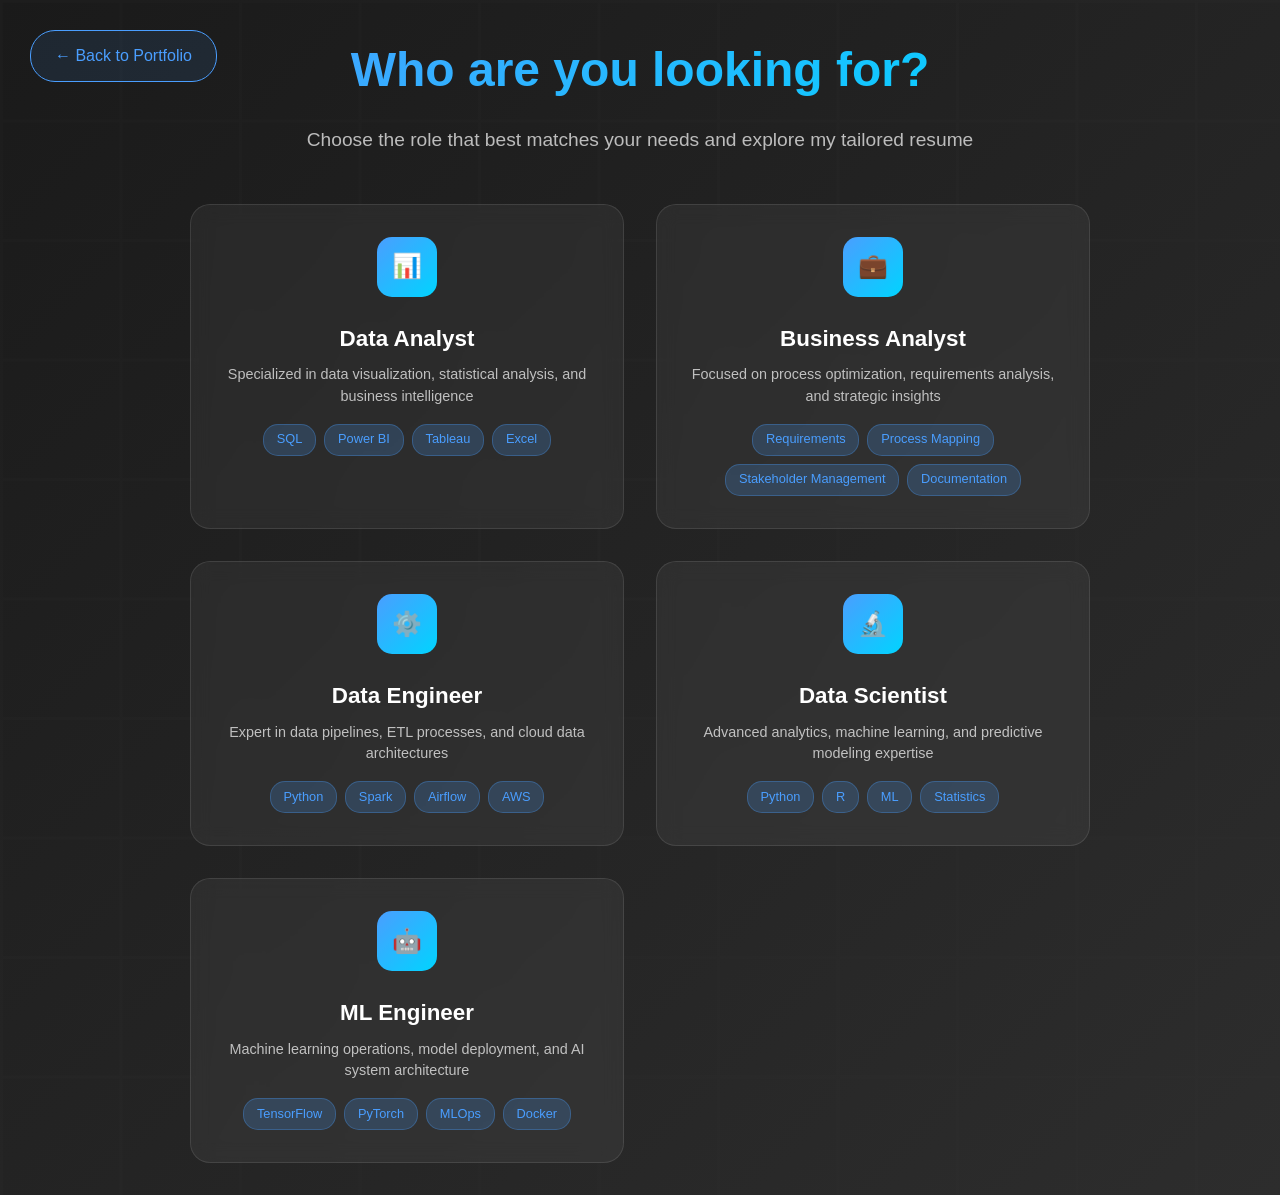
==== resume-selector.html @ 2a31538a "done changes" ====
<!DOCTYPE html>
<html lang="en">
<head>
    <meta charset="UTF-8">
    <meta name="viewport" content="width=device-width, initial-scale=1.0">
    <title>Resume Selector - Vaishnavi Mocherla</title>
    <link rel="stylesheet" href="style.css">
    <style>
        .resume-selector-container {
            min-height: 100vh;
            background: linear-gradient(135deg, #1a1a1a 0%, #2d2d2d 100%);
            display: flex;
            flex-direction: column;
            align-items: center;
            justify-content: center;
            padding: 2rem;
            position: relative;
            overflow: hidden;
        }

        .resume-selector-container::before {
            content: '';
            position: absolute;
            top: 0;
            left: 0;
            width: 100%;
            height: 100%;
            background: url('data:image/svg+xml,<svg xmlns="http://www.w3.org/2000/svg" viewBox="0 0 100 100"><defs><pattern id="grid" width="10" height="10" patternUnits="userSpaceOnUse"><path d="M 10 0 L 0 0 0 10" fill="none" stroke="%23333" stroke-width="0.5"/></pattern></defs><rect width="100" height="100" fill="url(%23grid)"/></svg>');
            opacity: 0.1;
            z-index: 1;
        }

        .selector-content {
            position: relative;
            z-index: 2;
            text-align: center;
            max-width: 900px;
            width: 100%;
        }

        .back-button {
            position: absolute;
            top: 30px;
            left: 30px;
            background: rgba(74, 158, 255, 0.1);
            border: 1px solid var(--primary-color);
            color: var(--primary-color);
            padding: 12px 24px;
            border-radius: 25px;
            text-decoration: none;
            font-weight: 500;
            transition: all 0.3s ease;
            z-index: 3;
        }

        .back-button:hover {
            background: var(--primary-color);
            color: white;
            transform: translateY(-2px);
            box-shadow: 0 8px 25px rgba(74, 158, 255, 0.3);
        }

        .selector-title {
            font-size: 3rem;
            font-weight: 700;
            color: white;
            margin-bottom: 1rem;
            background: linear-gradient(135deg, var(--primary-color), #00d4ff);
            -webkit-background-clip: text;
            -webkit-text-fill-color: transparent;
            background-clip: text;
        }

        .selector-subtitle {
            font-size: 1.2rem;
            color: rgba(255, 255, 255, 0.7);
            margin-bottom: 3rem;
            line-height: 1.6;
        }

        .resume-grid {
            display: grid;
            grid-template-columns: repeat(auto-fit, minmax(280px, 1fr));
            gap: 2rem;
            margin-top: 2rem;
        }

        .resume-card {
            background: rgba(255, 255, 255, 0.05);
            backdrop-filter: blur(10px);
            border: 1px solid rgba(255, 255, 255, 0.1);
            border-radius: 20px;
            padding: 2rem;
            text-align: center;
            cursor: pointer;
            transition: all 0.4s cubic-bezier(0.4, 0, 0.2, 1);
            position: relative;
            overflow: hidden;
        }

        .resume-card::before {
            content: '';
            position: absolute;
            top: 0;
            left: 0;
            width: 100%;
            height: 100%;
            background: linear-gradient(135deg, var(--primary-color), #00d4ff);
            opacity: 0;
            transition: opacity 0.3s ease;
            z-index: 1;
        }

        .resume-card:hover::before {
            opacity: 0.1;
        }

        .resume-card:hover {
            transform: translateY(-10px);
            border-color: var(--primary-color);
            box-shadow: 0 20px 40px rgba(74, 158, 255, 0.2);
        }

        .resume-card-content {
            position: relative;
            z-index: 2;
        }

        .resume-icon {
            width: 60px;
            height: 60px;
            margin: 0 auto 1.5rem;
            background: linear-gradient(135deg, var(--primary-color), #00d4ff);
            border-radius: 15px;
            display: flex;
            align-items: center;
            justify-content: center;
            font-size: 1.5rem;
            color: white;
            transition: transform 0.3s ease;
        }

        .resume-card:hover .resume-icon {
            transform: scale(1.1) rotate(5deg);
        }

        .resume-title {
            font-size: 1.4rem;
            font-weight: 600;
            color: white;
            margin-bottom: 0.5rem;
        }

        .resume-description {
            color: rgba(255, 255, 255, 0.7);
            font-size: 0.9rem;
            line-height: 1.5;
            margin-bottom: 1rem;
        }

        .resume-skills {
            display: flex;
            flex-wrap: wrap;
            gap: 0.5rem;
            justify-content: center;
        }

        .skill-tag {
            background: rgba(74, 158, 255, 0.2);
            color: var(--primary-color);
            padding: 0.3rem 0.8rem;
            border-radius: 15px;
            font-size: 0.8rem;
            font-weight: 500;
            border: 1px solid rgba(74, 158, 255, 0.3);
        }

        @media (max-width: 768px) {
            .selector-title {
                font-size: 2rem;
            }
            
            .resume-grid {
                grid-template-columns: 1fr;
                gap: 1.5rem;
            }
            
            .back-button {
                top: 20px;
                left: 20px;
                padding: 10px 20px;
                font-size: 0.9rem;
            }
        }
    </style>
</head>
<body>
    <div class="resume-selector-container">
        <a href="index.html" class="back-button">← Back to Portfolio</a>
        
        <div class="selector-content">
            <h1 class="selector-title">Who are you looking for?</h1>
            <p class="selector-subtitle">Choose the role that best matches your needs and explore my tailored resume</p>
            
            <div class="resume-grid">
                <div class="resume-card" onclick="openResume('data-analyst')">
                    <div class="resume-card-content">
                        <div class="resume-icon">📊</div>
                        <h3 class="resume-title">Data Analyst</h3>
                        <p class="resume-description">Specialized in data visualization, statistical analysis, and business intelligence</p>
                        <div class="resume-skills">
                            <span class="skill-tag">SQL</span>
                            <span class="skill-tag">Power BI</span>
                            <span class="skill-tag">Tableau</span>
                            <span class="skill-tag">Excel</span>
                        </div>
                    </div>
                </div>

                <div class="resume-card" onclick="openResume('business-analyst')">
                    <div class="resume-card-content">
                        <div class="resume-icon">💼</div>
                        <h3 class="resume-title">Business Analyst</h3>
                        <p class="resume-description">Focused on process optimization, requirements analysis, and strategic insights</p>
                        <div class="resume-skills">
                            <span class="skill-tag">Requirements</span>
                            <span class="skill-tag">Process Mapping</span>
                            <span class="skill-tag">Stakeholder Management</span>
                            <span class="skill-tag">Documentation</span>
                        </div>
                    </div>
                </div>

                <div class="resume-card" onclick="openResume('data-engineer')">
                    <div class="resume-card-content">
                        <div class="resume-icon">⚙️</div>
                        <h3 class="resume-title">Data Engineer</h3>
                        <p class="resume-description">Expert in data pipelines, ETL processes, and cloud data architectures</p>
                        <div class="resume-skills">
                            <span class="skill-tag">Python</span>
                            <span class="skill-tag">Spark</span>
                            <span class="skill-tag">Airflow</span>
                            <span class="skill-tag">AWS</span>
                        </div>
                    </div>
                </div>

                <div class="resume-card" onclick="openResume('data-scientist')">
                    <div class="resume-card-content">
                        <div class="resume-icon">🔬</div>
                        <h3 class="resume-title">Data Scientist</h3>
                        <p class="resume-description">Advanced analytics, machine learning, and predictive modeling expertise</p>
                        <div class="resume-skills">
                            <span class="skill-tag">Python</span>
                            <span class="skill-tag">R</span>
                            <span class="skill-tag">ML</span>
                            <span class="skill-tag">Statistics</span>
                        </div>
                    </div>
                </div>

                <div class="resume-card" onclick="openResume('ml-engineer')">
                    <div class="resume-card-content">
                        <div class="resume-icon">🤖</div>
                        <h3 class="resume-title">ML Engineer</h3>
                        <p class="resume-description">Machine learning operations, model deployment, and AI system architecture</p>
                        <div class="resume-skills">
                            <span class="skill-tag">TensorFlow</span>
                            <span class="skill-tag">PyTorch</span>
                            <span class="skill-tag">MLOps</span>
                            <span class="skill-tag">Docker</span>
                        </div>
                    </div>
                </div>
            </div>
        </div>
    </div>

    <script>
        function openResume(role) {
            // Add a subtle animation before opening
            const card = event.currentTarget;
            card.style.transform = 'scale(0.95)';
            
            setTimeout(() => {
                // Map roles to resume file names
                const resumeFiles = {
                    'data-analyst': 'Vaishnavi_Resume_DataAnalyst.pdf',
                    'business-analyst': 'Vaishnavi_Resume_BusinessAnalyst.pdf', 
                    'data-engineer': 'Vaishnavi_Resume_DataEngineer.pdf',
                    'data-scientist': 'Vaishnavi_Resume_DataScientist.pdf',
                    'ml-engineer': 'Vaishnavi_Resume_MLEngineer.pdf'
                };
                
                const resumeFile = resumeFiles[role] || 'Vaishnavi_Resume.pdf';
                
                // Open the specific resume
                window.open(resumeFile, '_blank');
                
                // Reset card animation
                card.style.transform = '';
            }, 150);
        }

        // Add smooth entrance animation
        document.addEventListener('DOMContentLoaded', function() {
            const cards = document.querySelectorAll('.resume-card');
            cards.forEach((card, index) => {
                card.style.opacity = '0';
                card.style.transform = 'translateY(30px)';
                
                setTimeout(() => {
                    card.style.transition = 'all 0.6s cubic-bezier(0.4, 0, 0.2, 1)';
                    card.style.opacity = '1';
                    card.style.transform = 'translateY(0)';
                }, index * 100);
            });
        });
    </script>
</body>
</html>
---- style.css ----
/* Modern Portfolio Styles - Inspired by Marc Friedman Portfolio */

:root {
  --primary-color: #4A9EFF;
  --secondary-color: #0066ff;
  --accent-color: #00BFFF;
  --background-dark: #000000;
  --background-secondary: #111111;
  --text-primary: #ffffff;
  --text-secondary: #b0b0b0;
  --text-muted: #666666;
  --border-color: #222222;
  --gradient-primary: linear-gradient(135deg, #4A9EFF 0%, #0066ff 100%);
  --gradient-secondary: linear-gradient(135deg, #00BFFF 0%, #4A9EFF 50%, #0066ff 100%);
  --gradient-tertiary: linear-gradient(45deg, #1e3c72 0%, #2a5298 50%, #4A9EFF 100%);
  --gradient-hero: linear-gradient(135deg, #54c6c642 0%, #101111ff 50%, #545fc632 100%);
  --gradient-card: linear-gradient(145deg, rgba(74, 158, 255, 0.1) 0%, rgba(0, 191, 255, 0.05) 100%);
  --box-shadow: 0 10px 30px rgba(74, 158, 255, 0.2);
  --box-shadow-blue: 0 20px 40px rgba(0, 191, 255, 0.3);
  --border-radius: 12px;
  --transition: all 0.3s cubic-bezier(0.4, 0, 0.2, 1);
}

* {
  margin: 0;
  padding: 0;
  box-sizing: border-box;
}

html {
  scroll-behavior: smooth;
}

body {
  font-family: 'Inter', -apple-system, BlinkMacSystemFont, 'Segoe UI', Roboto, sans-serif;
  background-color: var(--background-dark);
  color: var(--text-primary);
  line-height: 1.6;
  overflow-x: hidden;
}

.container {
  max-width: 1200px;
  margin: 0 auto;
  padding: 0 20px;
}

/* Loading Animation */
.loader {
  position: fixed;
  top: 0;
  left: 0;
  width: 100%;
  height: 100%;
  background: var(--background-dark);
  display: flex;
  align-items: center;
  justify-content: center;
  z-index: 9999;
  transition: opacity 0.5s ease;
}

.loader-content {
  text-align: center;
}

.loader-text {
  font-size: 4rem;
  font-weight: 700;
  background: var(--gradient-primary);
  -webkit-background-clip: text;
  -webkit-text-fill-color: transparent;
  background-clip: text;
  margin-bottom: 1rem;
}

.loader-subtitle {
  color: var(--text-secondary);
  font-size: 1.2rem;
  font-weight: 300;
}

/* Header */
.header {
  position: fixed;
  top: 0;
  left: 0;
  width: 100%;
  background: rgba(0, 0, 0, 0.9);
  backdrop-filter: blur(20px);
  z-index: 1000;
  transition: var(--transition);
  border-bottom: 1px solid rgba(74, 158, 255, 0.1);
  box-shadow: 0 4px 20px rgba(74, 158, 255, 0.1);
}

.nav {
  display: flex;
  align-items: center;
  justify-content: space-between;
  padding: 1rem 2rem;
  max-width: 1200px;
  margin: 0 auto;
}

.logo {
  display: flex;
  flex-direction: column;
}

.logo-text {
  font-size: 1.5rem;
  font-weight: 700;
  color: var(--text-primary);
}

.logo-subtitle {
  font-size: 0.9rem;
  color: var(--primary-color);
  font-weight: 400;
}

.nav-links {
  display: flex;
  list-style: none;
  gap: 2rem;
}

.nav-link {
  color: var(--text-secondary);
  text-decoration: none;
  font-weight: 500;
  transition: var(--transition);
  position: relative;
}

.nav-link:hover {
  color: var(--primary-color);
}

.nav-link::after {
  content: '';
  position: absolute;
  bottom: -5px;
  left: 0;
  width: 0;
  height: 2px;
  background: var(--gradient-primary);
  transition: width 0.3s ease;
}

.nav-link:hover::after {
  width: 100%;
}

.nav-toggle {
  display: none;
  flex-direction: column;
  cursor: pointer;
  gap: 4px;
}

.nav-toggle span {
  width: 25px;
  height: 3px;
  background: var(--text-primary);
  transition: var(--transition);
}

/* Hero Section */
.hero {
  min-height: 100vh;
  display: flex;
  align-items: center;
  padding: 120px 0 80px;
  position: relative;
  overflow: hidden;
  background: var(--gradient-hero);
  background-image: url(assets/photo2.png);
  background-size: auto 75vh;
  background-position: right bottom;
  background-repeat: no-repeat;
  background-color: #080008;
}

.hero::before {
  content: '';
  position: absolute;
  top: 0;
  left: 0;
  right: 0;
  bottom: 0;
  background: linear-gradient(45deg, rgba(74, 158, 255, 0.03) 0%, transparent 30%, rgba(0, 191, 255, 0.02) 100%);
  pointer-events: none;
}

.hero-content {
  display: grid;
  grid-template-columns: 1fr 1fr;
 position: relative;
  z-index: 1;
  gap: 4rem;
  align-items: center;
  max-width: 1200px;
  margin: 0 auto;
  padding: 0 2rem;
}

#hero-bg {
  position: absolute;
  top: 0;
  left: 0;
  width: 100%;
  height: 100%;
  z-index: 0; /* Behind hero-content */
}

.hero-title {
  font-size: clamp(2.5rem, 5vw, 4rem);
  font-weight: 700;
  line-height: 1.1;
  margin-bottom: 1.5rem;
}

.highlight {
  background: var(--gradient-primary);
  -webkit-background-clip: text;
  -webkit-text-fill-color: transparent;
  background-clip: text;
}

.hero-description {
  font-size: 1.2rem;
  color: var(--text-secondary);
  margin-bottom: 2rem;
  line-height: 1.7;
}

.hero-actions {
  display: flex;
  gap: 1rem;
  flex-wrap: wrap;
}

.btn {
  display: inline-flex;
  align-items: center;
  padding: 1rem 2rem;
  text-decoration: none;
  border-radius: var(--border-radius);
  font-weight: 600;
  transition: var(--transition);
  border: none;
  cursor: pointer;
  font-size: 1rem;
}

.btn-primary {
  background: var(--gradient-primary);
  color: var(--background-dark);
}

.btn-primary:hover {
  transform: translateY(-2px);
  box-shadow: var(--box-shadow-blue);
  background: var(--gradient-secondary);
}

.btn-secondary {
  background: transparent;
  color: var(--text-primary);
  border: 2px solid var(--border-color);
  position: relative;
  overflow: hidden;
}

.btn-secondary::before {
  content: '';
  position: absolute;
  top: 0;
  left: -100%;
  width: 100%;
  height: 100%;
  background: var(--gradient-primary);
  transition: left 0.3s ease;
  z-index: -1;
}

.btn-secondary:hover::before {
  left: 0;
}

.btn-secondary:hover {
  border-color: var(--primary-color);
  color: var(--background-dark);
}

.hero-visual {
  display: flex;
  justify-content: center;
  align-items: center;
}

.hero-image {
  position: relative;
  width: 400px;
  height: 400px;
}

.floating-elements {
  position: relative;
  width: 100%;
  height: 100%;
}

.element {
  position: absolute;
  border-radius: 50%;
  background: var(--gradient-secondary);
  animation: float 6s ease-in-out infinite;
  box-shadow: 0 10px 30px rgba(74, 158, 255, 0.4);
}

.element-1 {
  width: 80px;
  height: 80px;
  top: 20%;
  left: 15%;
  animation-delay: 0s;
}

.element-2 {
  width: 60px;
  height: 60px;
  top: 60%;
  right: 15%;
  animation-delay: 2s;
}

.element-3 {
  width: 100px;
  height: 100px;
  bottom: 20%;
  left: 35%;
  animation-delay: 4s;
}

@keyframes float {
  0%, 100% { transform: translateY(0px) rotate(0deg); }
  33% { transform: translateY(-20px) rotate(120deg); }
  66% { transform: translateY(-10px) rotate(240deg); }
}

/* Section Styles */
section {
  padding: 0 0 100px;
}

.section-header {
  text-align: center;
  margin-bottom: 4rem;
}

.section-title {
  font-size: clamp(2rem, 4vw, 3rem);
  font-weight: 700;
  margin-bottom: 1rem;
  background: var(--gradient-secondary);
  -webkit-background-clip: text;
  -webkit-text-fill-color: transparent;
  background-clip: text;
}

.section-subtitle {
  font-size: 1.2rem;
  color: var(--text-secondary);
}

/* About Section */
.about {
  background: var(--background-secondary);
  position: relative;
}

.about-highlights-grid {
  display: grid;
  grid-template-columns: repeat(auto-fit, minmax(180px, 1fr));
  gap: 2rem;
  margin-top: 2rem;
  perspective: 1000px;
}

.flip-card {
  background: transparent;
  width: 100%;
  height: 180px;
  perspective: 1000px;
}

.flip-inner {
  position: relative;
  width: 100%;
  height: 100%;
  transition: transform 0.6s;
  transform-style: preserve-3d;
}

.flip-card:hover .flip-inner {
  transform: rotateY(180deg);
}

.flip-front, .flip-back {
  position: absolute;
  width: 100%;
  height: 100%;
  backface-visibility: hidden;
  background: rgba(255, 255, 255, 0.05);
  border-radius: var(--border-radius);
  box-shadow: 0 8px 20px rgba(74, 158, 255, 0.1);
  display: flex;
  flex-direction: column;
  align-items: center;
  justify-content: center;
  padding: 1rem;
  text-align: center;
}

.flip-front img {
  width: 48px;
  height: 48px;
  margin-bottom: 0.8rem;
  background: #ffffff;
  padding: 8px;
  border-radius: 50%;
}

.flip-front span {
  font-size: 1rem;
  color: var(--text-secondary);
}

.flip-back {
  transform: rotateY(180deg);
  color: var(--text-secondary);
  font-size: 0.95rem;
  padding: 1rem;
}



.about::before {
  content: '';
  position: absolute;
  top: 0;
  left: 0;
  right: 0;
  bottom: 0;
  background: linear-gradient(135deg, rgba(74, 158, 255, 0.03) 0%, transparent 50%, rgba(0, 191, 255, 0.03) 100%);
  pointer-events: none;
}

.about-content {
  display: grid;
  grid-template-columns: 1fr 1fr;
  gap: 4rem;
  align-items: center;
}

.about-description {
  font-size: 1.1rem;
  color: var(--text-secondary);
  margin-bottom: 2rem;
  line-height: 1.8;
}

.about-stats {
  display: grid;
  grid-template-columns: repeat(3, 1fr);
  gap: 2rem;
}

.stat {
  text-align: center;
}

.stat-number {
  display: block;
  font-size: 2.5rem;
  font-weight: 700;
  color: var(--primary-color);
}

.stat-label {
  color: var(--text-secondary);
  font-size: 0.8rem;
}

.tech-orbit {
  position: relative;
  width: 310px;
  height: 310px;
  margin: 0 auto;
}

.tech-item {
  --total: 8;
  --angle: calc(360deg / var(--total));
  position: absolute;
  top: 50%;
  left: 50%;
  transform: rotate(calc(var(--i) * var(--angle)))
             translate(150px)
             rotate(calc(-1 * var(--i) * var(--angle)));
  transform-origin: center;
  display: flex;
  flex-direction: column;
  align-items: center;
  justify-content: center;
  width: 80px;
  height: 100px;
  background: rgba(255, 255, 255, 0.05); /* Light grey effect */
  border-radius: var(--border-radius);
  animation: orbit 20s linear infinite, fadeOrbit 4s ease-in-out infinite;
  padding: 0.5rem;
  box-shadow: 0 8px 25px rgba(74, 158, 255, 0.3);
}

.tech-item img {
  width: 50px;
  height: 50px;
  background: #f2f2f2;
  padding: 6px;
  border-radius: 50%;
  object-fit: contain;
  box-shadow: 0 2px 8px rgba(0,0,0,0.15);
}

.tech-label {
  margin-top: 0.5rem;
  font-size: 0.8rem;
  color: var(--text-secondary);
  text-align: center;
}

.tech-item:hover {
  transform: scale(1.1) rotate(calc(var(--i) * var(--angle)))
             translate(150px)
             rotate(calc(-1 * var(--i) * var(--angle)));
  box-shadow: 0 12px 30px rgba(74, 158, 255, 0.4);
}




@keyframes orbit {
  from { transform: rotate(0deg) translate(150px) rotate(0deg); }
  to   { transform: rotate(360deg) translate(150px) rotate(-360deg); }
}

@keyframes fadeOrbit {
  0%, 100% { opacity: 1; }
  25%, 75% { opacity: 0.5; }
  50% { opacity: 1; }
}

.tech-item:nth-child(1) {
  top: 0%;
  left: 50%;
  animation-delay: 0s;
}

.tech-item:nth-child(2) {
  top: 15%;
  left: 85%;
  animation-delay: 1s;
}

.tech-item:nth-child(3) {
  top: 50%;
  left: 100%;
  animation-delay: 2s;
}

.tech-item:nth-child(4) {
  top: 85%;
  left: 85%;
  animation-delay: 3s;
}

.tech-item:nth-child(5) {
  top: 100%;
  left: 50%;
  animation-delay: 4s;
}

.tech-item:nth-child(6) {
  top: 85%;
  left: 15%;
  animation-delay: 5s;
}

.tech-item:nth-child(7) {
  top: 50%;
  left: 0%;
  animation-delay: 6s;
}

.tech-item:nth-child(8) {
  top: 15%;
  left: 15%;
  animation-delay: 7s;
}

@keyframes fadeIn {
  from { opacity: 0; transform: scale(0.5) translate(-50%, -50%); }
  to { opacity: 1; transform: scale(1) translate(-50%, -50%); }
}

@keyframes orbit {
  0% { opacity: 1; }
  25% { opacity: 0.7; }
  50% { opacity: 1; }
  75% { opacity: 0.7; }
  100% { opacity: 1; }
}

/* Projects Section */
.projects {
  position: relative;

}

.projects::before {
  content: '';
  position: absolute;
  top: 0;
  left: 0;
  right: 0;
  bottom: 0;
  background: linear-gradient(45deg, rgba(0, 191, 255, 0.02) 0%, transparent 50%, rgba(74, 158, 255, 0.02) 100%);
  pointer-events: none;
}

.projects-grid {

  display: grid;
  grid-template-columns: repeat(auto-fit, minmax(350px, 1fr));
  gap: 2rem;
}

.project-card {
  display: flex;
  flex-direction: column;
  justify-content: space-between;
  height: 100%; /* Ensures uniform height */
  padding: 1.5rem;
  border-radius: 10px;
  background-color: var(--background-secondary);
  border: 1px solid var(--border-color);
  box-shadow: var(--box-shadow);
}


.project-card::after {
  content: '';
  position: absolute;
  top: 0;
  left: 0;
  right: 0;
  bottom: 0;
  background: var(--gradient-card);
  opacity: 0;
  transition: opacity 0.3s ease;
  pointer-events: none;
}

.project-card:hover::after {
  opacity: 1;
}

.project-card::before {
  content: '';
  position: absolute;
  top: 0;
  left: 0;
  width: 100%;
  height: 3px;
}

.project-card:hover {
  transform: translateY(-5px);
  box-shadow: var(--box-shadow-blue);
  border-color: var(--primary-color);
}

.project-title {
  font-size: 1.5rem;
  font-weight: 600;
  margin-bottom: 1rem;
  color: var(--text-primary);
}

.project-tags {
  display: flex;
  flex-wrap: wrap;
  gap: 0.5rem;
  margin-bottom: 1rem;
}

.tag {
  background: rgba(74, 158, 255, 0.1);
  color: var(--primary-color);
  padding: 0.3rem 0.8rem;
  border-radius: 20px;
  font-size: 0.8rem;
  font-weight: 500;
}

.project-description {
  color: var(--text-secondary);
  line-height: 1.7;
  margin-bottom: 1.5rem;
}

.project-link {
  color: var(--primary-color);
  text-decoration: none;
  font-weight: 600;
  transition: var(--transition);
}

.project-link:hover {
  color: var(--secondary-color);
}
.project-footer {
  margin-top: auto;
  padding-top: 1rem;
}


.github-link {
  display: inline-flex;
  align-items: center;
  gap: 0.4rem;
  font-size: 0.85rem;
  color: var(--primary-color);
  text-decoration: none;
}

.github-link img.github-icon {
  width: 30px;
  height: 30px;
  object-fit: contain;
  filter: brightness(1.2);
  transition: transform 0.2s ease;
  margin: 0;
  padding: 0;
}
.github-link:hover img.github-icon {
  transform: scale(1.1);
}
.github-link,
.view-details {
  text-decoration: none !important;
  color: var(--primary-color);
  font-weight: 500;
  transition: color 0.2s ease;
}

.github-link:hover,
.view-details:hover {
  text-decoration: none;
  color: var(--accent-color); /* optional hover color */
}


/* What I Do Section - 5 Column Grid Layout */
.what-i-do-section {
  padding: 120px 0;
  background: var(--background-dark);
  color: var(--text-primary);
  position: relative;
  overflow: hidden;
  text-align: center;
}

.what-i-do-section::before {
  content: '';
  position: absolute;
  top: 0;
  left: 0;
  right: 0;
  bottom: 0;
  background: 
    radial-gradient(circle at 20% 20%, rgba(74, 158, 255, 0.08) 0%, transparent 50%),
    radial-gradient(circle at 80% 80%, rgba(0, 191, 255, 0.06) 0%, transparent 50%);
  pointer-events: none;
}

/* Vertical Skills Label */
.skills-label {
  position: absolute;
  left: 30px;
  top: 50%;
  transform: translateY(-50%) rotate(-90deg);
  font-size: 1.2rem;
  font-weight: 600;
  color: var(--text-muted);
  letter-spacing: 2px;
  text-transform: uppercase;
  z-index: 10;
}

/* Content Wrapper */
.content-wrapper {
  max-width: 1200px;
  margin: 0 auto;
  padding: 0 80px;
}

/* Title and Description */
.what-i-do-title {
  font-size: clamp(2.5rem, 5vw, 4rem);
  font-weight: 700;
  margin-bottom: 1.5rem;
  background: var(--gradient-primary);
  -webkit-background-clip: text;
  -webkit-text-fill-color: transparent;
  background-clip: text;
}

.what-i-do-description {
  font-size: 1.2rem;
  color: var(--text-secondary);
  line-height: 1.6;
  margin-bottom: 4rem;
  max-width: 800px;
  margin-left: auto;
  margin-right: auto;
}

/* Skills Grid - 5 Columns */
.skills-grid-5col {
  display: grid;
  grid-template-columns: repeat(5, 1fr);
  gap: 20px;
  max-width: 900px;
  margin: 0 auto;
}

/* Individual Skill Item */
.skills-grid-5col .skill-item {
  display: flex;
  flex-direction: column;
  align-items: center;
  justify-content: center;
  padding: 2rem 1rem;
  background: rgba(255, 255, 255, 0.03);
  border: 1px solid rgba(255, 255, 255, 0.08);
  border-radius: 16px;
  transition: var(--transition);
  position: relative;
  overflow: hidden;
  cursor: pointer;
}

.skills-grid-5col .skill-item::before {
  content: '';
  position: absolute;
  top: 0;
  left: 0;
  right: 0;
  bottom: 0;
  background: var(--gradient-primary);
  opacity: 0;
  transition: opacity 0.3s ease;
  z-index: 0;
}

.skills-grid-5col .skill-item:hover::before {
  opacity: 0.1;
}

.skills-grid-5col .skill-item:hover {
  transform: scale(1.05);
  border-color: var(--primary-color);
  box-shadow: 0 15px 35px rgba(74, 158, 255, 0.25);
}

/* Skill Icons */
.skills-grid-5col .skill-icon {
  width: 60px;
  height: 60px;
  object-fit: contain;
  margin-bottom: 1rem;
  position: relative;
  z-index: 1;
  transition: transform 0.3s ease;
  background: #ffffff;
  padding: 12px;
  border-radius: 12px;
  box-shadow: 0 4px 15px rgba(0, 0, 0, 0.1);
}

.skills-grid-5col .skill-item:hover .skill-icon {
  transform: scale(1.1) rotate(5deg);
}

/* Skill Names */
.skills-grid-5col .skill-name {
  font-size: 0.95rem;
  font-weight: 600;
  color: var(--text-primary);
  text-align: center;
  margin: 0;
  position: relative;
  z-index: 1;
  transition: color 0.3s ease;
}

.skills-grid-5col .skill-item:hover .skill-name {
  color: var(--primary-color);
}

/* Custom Scroll Indicator */
.scroll-indicator {
  position: fixed;
  right: 30px;
  top: 50%;
  transform: translateY(-50%);
  width: 4px;
  height: 80px;
  background: var(--primary-color);
  border-radius: 2px;
  opacity: 0.7;
  z-index: 100;
  box-shadow: 0 4px 15px rgba(74, 158, 255, 0.3);
}

/* Responsive Design */
@media (max-width: 1024px) {
  .content-wrapper {
    padding: 0 60px;
  }
  
  .skills-grid-5col {
    grid-template-columns: repeat(4, 1fr);
    gap: 16px;
  }
  
  .skills-label {
    left: 20px;
    font-size: 1rem;
  }
  
  .scroll-indicator {
    right: 20px;
    height: 60px;
  }
}

@media (max-width: 768px) {
  .content-wrapper {
    padding: 0 40px;
  }
  
  .skills-grid-5col {
    grid-template-columns: repeat(3, 1fr);
    gap: 12px;
  }
  
  .skills-grid-5col .skill-item {
    padding: 1.5rem 0.8rem;
  }
  
  .skills-grid-5col .skill-icon {
    width: 48px;
    height: 48px;
    padding: 8px;
  }
  
  .skills-grid-5col .skill-name {
    font-size: 0.85rem;
  }
  
  .skills-label {
    display: none;
  }
  
  .scroll-indicator {
    right: 15px;
    height: 50px;
    width: 3px;
  }
}

@media (max-width: 480px) {
  .content-wrapper {
    padding: 0 20px;
  }
  
  .skills-grid-5col {
    grid-template-columns: repeat(2, 1fr);
    gap: 10px;
  }
  
  .skills-grid-5col .skill-item {
    padding: 1.2rem 0.6rem;
  }
  
  .skills-grid-5col .skill-icon {
    width: 40px;
    height: 40px;
    padding: 6px;
  }
  
  .skills-grid-5col .skill-name {
    font-size: 0.8rem;
  }
  
  .what-i-do-description {
    font-size: 1rem;
    margin-bottom: 3rem;
  }
}
.modal-overlay {
  position: fixed;
  top: 0;
  left: 0;
  right: 0;
  bottom: 0;
  background: rgba(0,0,0,0.75);
  z-index: 9999;
  display: none;
  align-items: center;
  justify-content: center;
}

.modal-content {
  background: #111;
  padding: 2rem;
  border-radius: 12px;
  width: 90%;
  max-width: 600px;
  color: white;
  position: relative;
  box-shadow: 0 10px 30px rgba(74,158,255,0.3);
  animation: fadeIn 0.4s ease;
}

.modal-content img {
  width: 100%;
  border-radius: 10px;
  margin: 1rem 0;
  object-fit: cover;
}

.close-btn {
  position: absolute;
  top: 1rem;
  right: 1.5rem;
  font-size: 1.5rem;
  cursor: pointer;
  color: #ccc;
}



@keyframes slideDown {
  from {
    opacity: 0;
    max-height: 0;
    padding: 0 1.2rem;
  }
  to {
    opacity: 1;
    max-height: 100px;
  }
}

/* Contact Section */
.contact-content {
  display: grid;
  grid-template-columns: 1fr 1fr;
  gap: 4rem;
}

.contact-item {
  display: flex;
  align-items: center;
  gap: 1rem;
  margin-bottom: 2rem;
}

.contact-icon {
  font-size: 2rem;
  width: 60px;
  height: 60px;
  display: flex;
  align-items: center;
  justify-content: center;
  background: var(--gradient-secondary);
  border-radius: 50%;
  box-shadow: 0 8px 20px rgba(74, 158, 255, 0.3);
}

.contact-details h3 {
  color: var(--text-primary);
  margin-bottom: 0.5rem;
}

.contact-details a {
  color: var(--text-secondary);
  text-decoration: none;
  transition: var(--transition);
}

.contact-details a:hover {
  color: var(--primary-color);
}

.form {
  background: var(--background-secondary);
  padding: 2rem;
  border-radius: var(--border-radius);
  border: 1px solid var(--border-color);
}

.form-group {
  margin-bottom: 1.5rem;
}

.form-input,
.form-textarea {
  width: 100%;
  padding: 1rem;
  background: var(--background-dark);
  border: 1px solid var(--border-color);
  border-radius: var(--border-radius);
  color: var(--text-primary);
  font-family: inherit;
  transition: var(--transition);
}

.form-input:focus,
.form-textarea:focus {
  outline: none;
  border-color: var(--primary-color);
}

.form-textarea {
  resize: vertical;
  min-height: 120px;
}

/* Footer */
.footer {
  background: var(--background-secondary);
  border-top: 1px solid var(--border-color);
  padding: 2rem 0;
}

.footer-content {
  display: flex;
  justify-content: space-between;
  align-items: center;
}

.social-links {
  display: flex;
  gap: 1rem;
}

.social-link {
  color: var(--text-secondary);
  text-decoration: none;
  transition: var(--transition);
}

.social-link:hover {
  color: var(--primary-color);
}

/* Responsive Design */
@media (max-width: 768px) {
  .nav-links {
    position: absolute;
    top: 100%;
    left: 0;
    width: 100%;
    background: var(--background-dark);
    flex-direction: column;
    padding: 2rem;
    transform: translateY(-100%);
    opacity: 0;
    visibility: hidden;
    transition: var(--transition);
  }

  .nav-links.active {
    transform: translateY(0);
    opacity: 1;
    visibility: visible;
  }

  .nav-toggle {
    display: flex;
  }

  .hero-content {
    grid-template-columns: 1fr;
    text-align: center;
  }

  .about-content {
    grid-template-columns: 1fr;
  }

  .contact-content {
    grid-template-columns: 1fr;
  }

  .about-stats {
    grid-template-columns: 1.5fr;
  }

  .footer-content {
    flex-direction: column;
    gap: 1rem;
  }

  .hero-actions {
    justify-content: center;
  }
}

@media (max-width: 480px) {
  .hero {
    padding: 100px 0 60px;
  }

  section {
    padding: 60px 0;
  }

  .container {
    padding: 0 15px;
  }

  .nav {
    padding: 1rem 15px;
  }
}

/* Experience Timeline */
.experience {
  background: var(--background-secondary);
}

.experience-timeline-wrapper {
  position: relative;
}

.experience-timeline {
  position: relative;
  max-width: 800px;
  margin: 0 auto;
}

.experience-timeline-progress {
  position: absolute;
  top: 0;
  left: 39px; /* <- Final aligned position */
  width: 2px;
  height: 0;
  background: var(--gradient-secondary);
  z-index: 0;
  transition: height 0.3s ease-out;
}




.timeline-item {
  position: relative;
  margin-bottom: 3rem;
  padding-left: 80px;
}

.timeline-dot {
  position: absolute;
  left: 30px;
  top: 8px;
  width: 18px;
  height: 18px;
  background: var(--gradient-primary);
  border-radius: 50%;
  border: 3px solid var(--background-dark);
  box-shadow: 0 0 20px rgba(74, 158, 255, 0.5);
}



.timeline-content {
  background: var(--background-dark);
  padding: 2rem;
  border-radius: var(--border-radius);
  border: 1px solid var(--border-color);
  position: relative;
}

.timeline-content::before {
  content: '';
  position: absolute;
  left: -8px;
  top: 15px;
  width: 0;
  height: 0;
  border-style: solid;
  border-width: 8px 8px 8px 0;
  border-color: transparent var(--border-color) transparent transparent;
}

.timeline-header {
  margin-bottom: 1.5rem;
}

.role-title {
 display: block;
  font-size: 1.1rem;
  color: var(--primary-color);
  font-weight: 500;
  margin-bottom: 0.3rem;

}

.company {
   font-size: 2rem;
  font-weight: 600;
  color: var(--text-primary);
  margin-bottom: 0.5rem;
  display: flex;
  align-items: center;
  gap: 0.6rem;
}


.company-banner {
  max-width: 160px;
  height: auto;
  margin-bottom: 0.5rem;
  display: block;
  filter: drop-shadow(0 1px 6px rgba(0, 0, 0, 0.3));
}



.duration {
  font-size: 0.9rem;
  color: var(--text-muted);
}

.achievements {
  list-style: none;
  margin-bottom: 1.5rem;
}

.achievements li {
  position: relative;
  padding-left: 1.5rem;
  margin-bottom: 0.8rem;
  color: var(--text-secondary);
  line-height: 1.6;
}

.achievements li::before {
  content: '▶';
  position: absolute;
  left: 0;
  color: var(--primary-color);
  font-size: 0.8rem;
}

.tech-tags {
  display: flex;
  flex-wrap: wrap;
  gap: 0.5rem;
}

.tech-tag {
  background: rgba(74, 158, 255, 0.1);
  color: var(--primary-color);
  padding: 0.2rem 0.6rem;
  border-radius: 12px;
  font-size: 0.75rem;
  font-weight: 500;
}

/* Featured Project Card */

.project-filters {
  display: flex;
  justify-content: center;
  gap: 1rem;
  margin: 3rem 0;
  flex-wrap: wrap;
}

.filter-btn {
  background: transparent;
  border: 2px solid var(--border-color);
  color: var(--text-secondary);
  padding: 0.8rem 1.5rem;
  border-radius: 50px;
  cursor: pointer;
  transition: var(--transition);
  font-weight: 500;
  font-size: 0.9rem;
  position: relative;
  overflow: hidden;
}

.filter-btn::before {
  content: '';
  position: absolute;
  top: 0;
  left: -100%;
  width: 100%;
  height: 100%;
  background: var(--gradient-primary);
  transition: left 0.3s ease;
  z-index: -1;
}

.filter-btn:hover::before,
.filter-btn.active::before {
  left: 0;
}

.filter-btn:hover,
.filter-btn.active {
  color: var(--background-dark);
  border-color: var(--primary-color);
  transform: translateY(-2px);
  box-shadow: 0 8px 25px rgba(74, 158, 255, 0.3);
}

.project-grid {
  display: grid;
  grid-template-columns: repeat(auto-fit, minmax(300px, 1fr));
  gap: 2rem;
}
.project-card {
  background: var(--background-secondary);
  padding: 1.5rem;
  border-radius: var(--border-radius);
  border: 1px solid var(--border-color);
  box-shadow: var(--box-shadow);
  transition: 0.3s ease;
}
.project-card:hover {
  transform: translateY(-4px);
}
.project-tags {
  display: flex;
  flex-wrap: wrap;
  gap: 0.4rem;
  margin-bottom: 0.6rem;
}
.project-tags span {
  background: rgba(74, 158, 255, 0.1);
  color: var(--primary-color);
  font-size: 0.75rem;
  padding: 0.2rem 0.5rem;
  border-radius: 8px;
}
.project-card h3 {
  font-size: 1.2rem;
  margin-bottom: 0.6rem;
  color: var(--text-primary);
}
.project-card p {
  color: var(--text-secondary);
  font-size: 0.9rem;
  margin-bottom: 1rem;
}
.project-links {
  display: flex;
  gap: 1rem;
  align-items: center;
}
.project-links a {
  font-size: 0.85rem;
  color: var(--primary-color);
  text-decoration: underline;
}

/* View More Projects Button */
.view-more-container {
  display: flex;
  justify-content: center;
  margin-top: 3rem;
}

.view-more-btn {
  display: flex;
  align-items: center;
  gap: 0.5rem;
  background: transparent;
  border: 2px solid var(--border-color);
  color: var(--text-primary);
  padding: 1rem 2rem;
  border-radius: 50px;
  cursor: pointer;
  transition: var(--transition);
  font-weight: 500;
  font-size: 1rem;
  position: relative;
  overflow: hidden;
}

.view-more-btn::before {
  content: '';
  position: absolute;
  top: 0;
  left: -100%;
  width: 100%;
  height: 100%;
  background: var(--gradient-primary);
  transition: left 0.3s ease;
  z-index: -1;
}

.view-more-btn:hover::before,
.view-more-btn.expanded::before {
  left: 0;
}

.view-more-btn:hover,
.view-more-btn.expanded {
  color: var(--background-dark);
  border-color: var(--primary-color);
  transform: translateY(-2px);
  box-shadow: 0 8px 25px rgba(74, 158, 255, 0.3);
}

.btn-arrow {
  transition: transform 0.3s ease;
}

.view-more-btn.expanded .btn-arrow {
  transform: rotate(180deg);
}

/* Expandable Projects */
.expandable-project {
  opacity: 0;
  transform: translateY(30px);
  display: none;
  animation: none;
}

.expandable-project.show {
  display: block;
  opacity: 1;
  transform: translateY(0);
  animation: fadeInUp 0.6s ease forwards;
}

/* Certifications */
.certifications {
  margin-top: 3rem;
  text-align: center;
}

/* Certifications Section Title */
.certifications-title {
  text-align: center;
  font-size: clamp(2rem, 5vw, 3.2rem);
  font-weight: 700;
  margin-bottom: 3rem;
  background: var(--gradient-secondary);
  -webkit-background-clip: text;
  -webkit-text-fill-color: transparent;
  background-clip: text;
}

/* Marquee Wrapper */
.marquee-section {
  background: var(--background-dark);
  padding: 100px 0;
  overflow: hidden;
}

/* Horizontal Scroll */
.marquee-track {
  display: flex;
  gap: 2rem;
  animation: scroll-right 60s linear infinite;
  direction: rtl;
}

@keyframes scroll-right {
  0% {
    transform: translateX(0%);
  }
  100% {
    transform: translateX(50%);
  }
}

/* Individual Certificate Card */
.cert-card {
  flex: 0 0 auto;
  width: 200px;
  height: auto;
  padding: 1rem;
  margin-right: 2rem;
  background: var(--background-secondary);
  border: 1px solid var(--border-color);
  border-radius: var(--border-radius);
  box-shadow: 0 8px 25px rgba(74, 158, 255, 0.15);
  text-align: center;
  display: flex;
  flex-direction: column;
  align-items: center;
  justify-content: center;
}

.cert-card img {
  width: 100%;
  height: 100px;
  object-fit: contain;
  margin-bottom: 0.8rem;
  filter: brightness(1.1);
  transition: transform 0.3s ease;
}

.cert-card:hover img {
  transform: scale(1.05);
}

/* Certification Text Styling */
.cert-label {
  font-size: 0.9rem;
  text-align: center;
  line-height: 1.4;
  margin: 0;
  color: var(--text-secondary);
}

.cert-title {
  color: var(--primary-color);
  font-weight: 600;
}

.cert-org {
  color: var(--text-muted);
  font-weight: 500;
}

/* Deprecated Styles (no longer used, safe to remove if needed) */
.cert-badge,
.cert-name,
.cert-item {
  display: none;
}


/* Mobile Responsiveness for Timeline */
@media (max-width: 768px) {
  .experience-timeline::before {
    left: 15px;
  }
  
  .timeline-item {
    padding-left: 50px;
  }
  
  .timeline-dot {
    left: 6px;
  }
  
  .timeline-content::before {
    display: none;
  }
}

/* ===== SKILLS FLASHCARDS STYLES ===== */
.skills-flashcards-container {
  position: relative;
  width: 100%;
  max-width: 800px;
  margin: 4rem auto;
  padding: 2rem 0;
}

.flashcard-navigation {
  display: flex;
  align-items: center;
  justify-content: center;
  margin-bottom: 3rem;
  gap: 2rem;
}

.nav-btn {
  background: var(--gradient-primary);
  border: none;
  border-radius: 50%;
  width: 50px;
  height: 50px;
  display: flex;
  align-items: center;
  justify-content: center;
  color: white;
  cursor: pointer;
  transition: var(--transition);
  box-shadow: var(--box-shadow);
}

.nav-btn:hover {
  transform: translateY(-2px);
  box-shadow: var(--box-shadow-blue);
}

.nav-btn:active {
  transform: translateY(0);
}

.flashcard-indicators {
  display: flex;
  gap: 1rem;
}

.flashcard-indicator {
  width: 12px;
  height: 12px;
  border-radius: 50%;
  background: rgba(255, 255, 255, 0.3);
  cursor: pointer;
  transition: var(--transition);
}

.flashcard-indicator.active {
  background: var(--primary-color);
  transform: scale(1.2);
}

.flashcard-indicator:hover {
  background: rgba(255, 255, 255, 0.6);
}

.flashcards-stack {
  position: relative;
  height: 500px;
  display: flex;
  align-items: center;
  justify-content: center;
  perspective: 1000px;
}

.flashcard {
  position: absolute;
  width: 400px;
  height: 500px;
  cursor: pointer;
  transition: all 0.6s cubic-bezier(0.4, 0, 0.2, 1);
  transform-style: preserve-3d;
}

.flashcard.flipped .flashcard-inner {
  transform: rotateY(180deg);
}

.flashcard-inner {
  position: relative;
  width: 100%;
  height: 100%;
  transition: transform 0.6s cubic-bezier(0.4, 0, 0.2, 1);
  transform-style: preserve-3d;
}

.flashcard-front,
.flashcard-back {
  position: absolute;
  width: 100%;
  height: 100%;
  backface-visibility: hidden;
  border-radius: 20px;
  padding: 2rem;
  box-shadow: 0 20px 40px rgba(0, 0, 0, 0.3);
  display: flex;
  flex-direction: column;
  align-items: center;
  justify-content: center;
}

.flashcard-front {
  background: var(--gradient-primary);
  color: white;
  text-align: center;
}

.flashcard-back {
  background: #000000;
  border: 2px solid rgba(74, 158, 255, 0.3);
  color: white;
  transform: rotateY(180deg);
  padding: 1.5rem;
}

.category-icon {
  font-size: 4rem;
  margin-bottom: 1rem;
  animation: float 3s ease-in-out infinite;
}

@keyframes float {
  0%, 100% { transform: translateY(0); }
  50% { transform: translateY(-10px); }
}

.category-title {
  font-size: 2rem;
  font-weight: 700;
  margin-bottom: 1rem;
  text-align: center;
}

.skill-count {
  font-size: 1.2rem;
  opacity: 0.9;
  margin-bottom: 2rem;
  font-weight: 500;
}

.flip-hint {
  font-size: 0.9rem;
  opacity: 0.8;
  font-weight: 400;
  animation: pulse 2s infinite;
}

@keyframes pulse {
  0%, 100% { opacity: 0.8; }
  50% { opacity: 1; }
}

.category-header {
  display: flex;
  align-items: center;
  gap: 0.5rem;
  margin-bottom: 1.5rem;
  justify-content: center;
}

.category-icon-small {
  font-size: 1.5rem;
}

.category-header h4 {
  font-size: 1.3rem;
  font-weight: 600;
  color: var(--primary-color);
}

.skills-grid {
  display: grid;
  grid-template-columns: repeat(auto-fit, minmax(80px, 1fr));
  gap: 1rem;
  width: 100%;
  max-height: 380px;
  overflow-y: auto;
  padding-right: 0.5rem;
}

.skills-grid::-webkit-scrollbar {
  width: 4px;
}

.skills-grid::-webkit-scrollbar-track {
  background: rgba(255, 255, 255, 0.1);
  border-radius: 4px;
}

.skills-grid::-webkit-scrollbar-thumb {
  background: var(--primary-color);
  border-radius: 4px;
}

.skill-item-flashcard {
  display: flex;
  flex-direction: column;
  align-items: center;
  gap: 0.5rem;
  padding: 0.8rem;
  background: rgba(255, 255, 255, 0.08);
  border-radius: 12px;
  transition: var(--transition);
  border: 1px solid rgba(74, 158, 255, 0.2);
}

.skill-item-flashcard:hover {
  background: rgba(74, 158, 255, 0.15);
  transform: translateY(-3px);
  border-color: var(--primary-color);
}

.skill-item-flashcard .skill-icon {
  width: 30px;
  height: 30px;
  object-fit: contain;
  background: rgba(255, 255, 255, 0.1);
  border-radius: 8px;
  padding: 4px;
  filter: brightness(1.2) contrast(1.1);
}

.skill-item-flashcard .skill-icon-text {
  width: 30px;
  height: 30px;
  background: var(--gradient-primary);
  border-radius: 8px;
  display: flex;
  align-items: center;
  justify-content: center;
  font-size: 0.6rem;
  font-weight: 700;
  color: white;
  text-align: center;
  line-height: 1;
}

.skill-item-flashcard .skill-name {
  font-size: 0.75rem;
  font-weight: 500;
  color: var(--text-secondary);
  text-align: center;
  line-height: 1.2;
}

.autoplay-controls {
  display: flex;
  justify-content: center;
  margin-top: 2rem;
}

.autoplay-btn {
  display: flex;
  align-items: center;
  gap: 0.5rem;
  background: rgba(255, 255, 255, 0.1);
  border: 1px solid rgba(74, 158, 255, 0.3);
  border-radius: 25px;
  padding: 0.7rem 1.5rem;
  color: white;
  cursor: pointer;
  transition: var(--transition);
  font-size: 0.9rem;
  font-weight: 500;
}

.autoplay-btn:hover {
  background: rgba(74, 158, 255, 0.2);
  border-color: var(--primary-color);
}

/* Mobile Responsiveness for Flashcards */
@media (max-width: 768px) {
  .skills-flashcards-container {
    padding: 1rem 0;
    margin: 2rem auto;
  }
  
  .flashcard-navigation {
    gap: 1rem;
    margin-bottom: 2rem;
  }
  
  .nav-btn {
    width: 40px;
    height: 40px;
  }
  
  .flashcards-stack {
    height: 400px;
  }
  
  .flashcard {
    width: 320px;
    height: 400px;
  }
  
  .flashcard-front,
  .flashcard-back {
    padding: 1.5rem;
  }
  
  .category-icon {
    font-size: 3rem;
  }
  
  .category-title {
    font-size: 1.5rem;
  }
  
  .skills-grid {
    grid-template-columns: repeat(auto-fit, minmax(70px, 1fr));
    gap: 0.8rem;
    max-height: 280px;
  }
  
  .skill-item-flashcard {
    padding: 0.6rem;
  }
  
  .skill-item-flashcard .skill-icon {
    width: 24px;
    height: 24px;
    background: rgba(255, 255, 255, 0.1);
    border-radius: 6px;
    padding: 3px;
    filter: brightness(1.2) contrast(1.1);
  }
  
  .skill-item-flashcard .skill-icon-text {
    width: 24px;
    height: 24px;
    font-size: 0.5rem;
  }
  
  .skill-item-flashcard .skill-name {
    font-size: 0.7rem;
  }
}

@media (max-width: 480px) {
  .flashcard {
    width: 280px;
    height: 360px;
  }
  
  .category-icon {
    font-size: 2.5rem;
  }
  
  .category-title {
    font-size: 1.3rem;
  }
  
  .skills-grid {
    grid-template-columns: repeat(auto-fit, minmax(60px, 1fr));
  }
}

/* ===== DELOITTE RIGHT SIDE NAVIGATION ===== */
.deloitte-nav-panel {
  position: fixed;
  top: 95px;
  right: 26px;
  background: rgba(0, 0, 0, 0.9);
  backdrop-filter: blur(10px);
  border-radius: 20px;
  padding: 0.8rem 0.6rem;
  box-shadow: 0 8px 25px rgba(0, 0, 0, 0.3);
  z-index: 1000;
  border: 1px solid rgba(255, 255, 255, 0.1);
  min-width: 35px;
  width: 35px;
  transition: all 0.4s cubic-bezier(0.4, 0, 0.2, 1);
  overflow: hidden;
}

.deloitte-nav-panel:hover {
  width: 160px;
  min-width: 160px;
  padding: 0.8rem 1rem;
  box-shadow: 0 12px 35px rgba(0, 0, 0, 0.4);
}

.nav-panel-header {
  margin-bottom: 0.8rem;
  padding-bottom: 0.6rem;
  border-bottom: 1px solid rgba(255, 255, 255, 0.2);
  opacity: 0;
  transition: opacity 0.3s ease 0.1s;
}

.deloitte-nav-panel:hover .nav-panel-header {
  opacity: 1;
}

.nav-panel-title {
  font-size: 0.8rem;
  font-weight: 600;
  color: white;
  letter-spacing: 0.5px;
  white-space: nowrap;
}

.nav-panel-list {
  list-style: none;
  margin: 0;
  padding: 0;
  position: relative;
}

/* Timeline line - more like Deloitte */
.nav-panel-list::before {
  content: '';
  position: absolute;
  left: 7px;
  top: 12px;
  bottom: 12px;
  width: 1px;
  background: rgba(255, 255, 255, 0.2);
  border-radius: 1px;
}

.nav-panel-item {
  margin-bottom: 0.8rem;
  position: relative;
}

.nav-panel-item:last-child {
  margin-bottom: 0;
}

.nav-panel-link {
  display: flex;
  align-items: center;
  gap: 0.8rem;
  text-decoration: none;
  color: rgba(255, 255, 255, 0.7);
  font-size: 0.75rem;
  font-weight: 500;
  transition: all 0.3s cubic-bezier(0.4, 0, 0.2, 1);
  padding: 0.2rem 0;
  position: relative;
}

.nav-panel-link:hover {
  color: var(--primary-color);
  transform: translateX(3px);
}

.nav-panel-link.active {
  color: var(--primary-color);
  font-weight: 600;
}

.nav-panel-dot {
  width: 4px;
  height: 4px;
  border-radius: 50%;
  background: rgba(255, 255, 255, 0.4);
  transition: all 0.3s cubic-bezier(0.4, 0, 0.2, 1);
  flex-shrink: 0;
  position: relative;
  z-index: 2;
  margin-left: 5px;
}

.nav-panel-link:hover .nav-panel-dot {
  background: var(--primary-color);
  transform: scale(2);
  box-shadow: 0 0 8px rgba(74, 158, 255, 0.6);
}

.nav-panel-link.active .nav-panel-dot {
  background: var(--primary-color);
  transform: scale(2.5);
  box-shadow: 0 0 12px rgba(74, 158, 255, 0.8);
}

.nav-panel-text {
  transition: all 0.3s cubic-bezier(0.4, 0, 0.2, 1);
  white-space: nowrap;
  opacity: 0;
  font-size: 0.8rem;
}

.deloitte-nav-panel:hover .nav-panel-text {
  opacity: 1;
}

.nav-panel-actions {
  display: flex;
  gap: 0.3rem;
  padding-top: 0.6rem;
  border-top: 1px solid rgba(255, 255, 255, 0.2);
  opacity: 0;
  transition: opacity 0.3s ease 0.2s;
  margin-top: 0.6rem;
}

.deloitte-nav-panel:hover .nav-panel-actions {
  opacity: 1;
}

.nav-action-btn {
  background: rgba(255, 255, 255, 0.1);
  border: none;
  border-radius: 50%;
  width: 26px;
  height: 26px;
  display: flex;
  align-items: center;
  justify-content: center;
  color: rgba(255, 255, 255, 0.7);
  cursor: pointer;
  transition: all 0.3s cubic-bezier(0.4, 0, 0.2, 1);
  position: relative;
}

.nav-action-btn:hover {
  background: var(--primary-color);
  color: white;
  transform: translateY(-2px);
  box-shadow: 0 4px 12px rgba(74, 158, 255, 0.3);
}

/* Separate floating buttons */
.floating-buttons {
  position: fixed;
  right: 20px;
  bottom: 20px;
  display: flex;
  flex-direction: column;
  align-items: flex-end;
  gap: 12px;
  z-index: 1000;
}

.expandable-buttons {
  display: flex;
  flex-direction: column;
  align-items: flex-end;
  gap: 10px;
}

.static-button {
  margin-top: 10px;
}

.floating-btn {
  background: rgba(0, 0, 0, 0.9);
  border: none;
  border-radius: 50%;
  width: 50px;
  height: 50px;
  display: flex;
  align-items: center;
  justify-content: center;
  color: white;
  cursor: pointer;
  transition: all 0.3s cubic-bezier(0.4, 0, 0.2, 1);
  box-shadow: 0 2px 12px rgba(0, 0, 0, 0.15);
  border: 1px solid rgba(255, 255, 255, 0.1);
  position: relative;
  overflow: visible;
}

.floating-btn:hover {
  background: var(--primary-color);
  transform: translateY(-2px);
  box-shadow: 0 4px 20px rgba(74, 158, 255, 0.4);
  color: white;
}

.scroll-to-top-btn {
  opacity: 0;
  transform: translateY(20px);
  pointer-events: none;
}

.scroll-to-top-btn.visible {
  opacity: 1;
  transform: translateY(0);
  pointer-events: all;
}

.expandable-btn {
  position: relative;
  min-width: 50px;
  width: 50px;
  height: 50px;
  border-radius: 25px;
  transition: all 0.3s cubic-bezier(0.4, 0, 0.2, 1);
  overflow: visible;
  background: rgba(0, 0, 0, 0.9);
  color: white;
}

.expandable-btn:hover {
  transform: scale(1.05);
  background: var(--primary-color);
  box-shadow: 0 4px 20px rgba(74, 158, 255, 0.4);
}

.expandable-btn svg {
  width: 18px;
  height: 18px;
  transition: all 0.3s ease;
}

.expandable-btn-text {
  position: absolute;
  right: 60px;
  top: 50%;
  transform: translateY(-50%);
  background: rgba(0, 0, 0, 0.9);
  color: white;
  padding: 10px 16px;
  border-radius: 20px;
  white-space: nowrap;
  font-size: 13px;
  font-weight: 500;
  opacity: 0;
  visibility: hidden;
  transition: all 0.3s cubic-bezier(0.4, 0, 0.2, 1);
  box-shadow: 0 3px 15px rgba(0, 0, 0, 0.2);
  z-index: 1001;
  min-width: max-content;
}

.expandable-btn:hover .expandable-btn-text {
  opacity: 1;
  visibility: visible;
  transform: translateY(-50%) translateX(-8px);
}

.expandable-btn-text::after {
  content: '';
  position: absolute;
  right: -5px;
  top: 50%;
  transform: translateY(-50%);
  width: 0;
  height: 0;
  border-left: 5px solid rgba(0, 0, 0, 0.9);
  border-top: 5px solid transparent;
  border-bottom: 5px solid transparent;
}

.contact-btn {
  background: rgba(0, 0, 0, 0.9);
}

.contact-btn:hover {
  background: #4A9EFF;
  box-shadow: 0 8px 25px rgba(16, 185, 129, 0.4);
}

.toast-notification {
  position: fixed;
  bottom: 20px;
  right: 20px;
  background: rgba(0, 0, 0, 0.9);
  color: white;
  padding: 12px 20px;
  border-radius: 8px;
  font-size: 0.9rem;
  z-index: 10000;
  opacity: 0;
  transform: translateY(20px);
  transition: all 0.3s cubic-bezier(0.4, 0, 0.2, 1);
  border: 1px solid rgba(255, 255, 255, 0.1);
}

.toast-notification.show {
  opacity: 1;
  transform: translateY(0);
}

/* Mobile responsiveness for right nav */
@media (max-width: 1024px) {
  .deloitte-nav-panel {
    right: 15px;
    width: 35px;
    min-width: 40px;
  }
  
  .deloitte-nav-panel:hover {
    width: 160px;
    min-width: 160px;
  }
  
  .floating-buttons {
    right: 15px;
    bottom: 20px;
  }
  
  .floating-btn {
    width: 40px;
    height: 40px;
  }
  
  .resume-btn:hover {
    width: 110px;
  }
}

@media (max-width: 768px) {
  .deloitte-nav-panel {
    display: none;
  }
  
  .floating-buttons {
    right: 15px;
    bottom: 20px;
  }
}
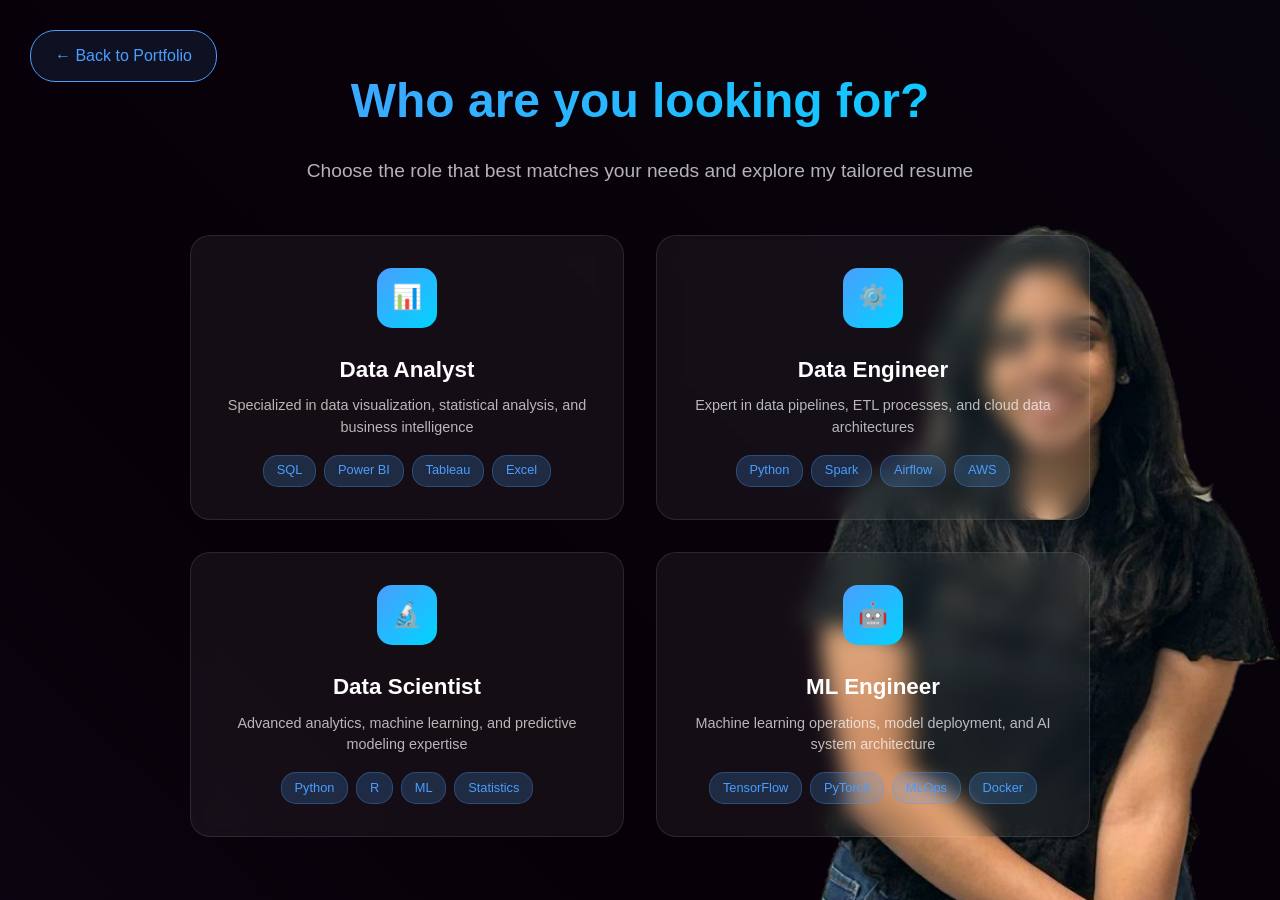
==== commit 642b950f: "more changes" ====
--- a/resume-selector.html
+++ b/resume-selector.html
@@ -8,7 +8,12 @@
     <style>
         .resume-selector-container {
             min-height: 100vh;
-            background: linear-gradient(135deg, #1a1a1a 0%, #2d2d2d 100%);
+            background: var(--gradient-hero);
+            background-image: url(assets/photo2.png);
+            background-size: auto 75vh;
+            background-position: right bottom;
+            background-repeat: no-repeat;
+            background-color: #080008;
             display: flex;
             flex-direction: column;
             align-items: center;
@@ -23,10 +28,10 @@
             position: absolute;
             top: 0;
             left: 0;
-            width: 100%;
-            height: 100%;
-            background: url('data:image/svg+xml,<svg xmlns="http://www.w3.org/2000/svg" viewBox="0 0 100 100"><defs><pattern id="grid" width="10" height="10" patternUnits="userSpaceOnUse"><path d="M 10 0 L 0 0 0 10" fill="none" stroke="%23333" stroke-width="0.5"/></pattern></defs><rect width="100" height="100" fill="url(%23grid)"/></svg>');
-            opacity: 0.1;
+            right: 0;
+            bottom: 0;
+            background: linear-gradient(45deg, rgba(74, 158, 255, 0.03) 0%, transparent 30%, rgba(0, 191, 255, 0.02) 100%);
+            pointer-events: none;
             z-index: 1;
         }
 
@@ -176,6 +181,11 @@
         }
 
         @media (max-width: 768px) {
+            .resume-selector-container {
+                background-size: auto 50vh;
+                background-position: right bottom;
+            }
+            
             .selector-title {
                 font-size: 2rem;
             }
@@ -190,6 +200,20 @@
                 left: 20px;
                 padding: 10px 20px;
                 font-size: 0.9rem;
+            }
+        }
+
+        @media (max-width: 480px) {
+            .resume-selector-container {
+                background-size: auto 40vh;
+                background-position: center bottom;
+            }
+        }
+
+        @media (max-width: 360px) {
+            .resume-selector-container {
+                background-size: auto 35vh;
+                background-position: center bottom;
             }
         }
     </style>
@@ -213,20 +237,6 @@
                             <span class="skill-tag">Power BI</span>
                             <span class="skill-tag">Tableau</span>
                             <span class="skill-tag">Excel</span>
-                        </div>
-                    </div>
-                </div>
-
-                <div class="resume-card" onclick="openResume('business-analyst')">
-                    <div class="resume-card-content">
-                        <div class="resume-icon">💼</div>
-                        <h3 class="resume-title">Business Analyst</h3>
-                        <p class="resume-description">Focused on process optimization, requirements analysis, and strategic insights</p>
-                        <div class="resume-skills">
-                            <span class="skill-tag">Requirements</span>
-                            <span class="skill-tag">Process Mapping</span>
-                            <span class="skill-tag">Stakeholder Management</span>
-                            <span class="skill-tag">Documentation</span>
                         </div>
                     </div>
                 </div>
@@ -286,8 +296,7 @@
                 // Map roles to resume file names
                 const resumeFiles = {
                     'data-analyst': 'Vaishnavi_Resume_DataAnalyst.pdf',
-                    'business-analyst': 'Vaishnavi_Resume_BusinessAnalyst.pdf', 
-                    'data-engineer': 'Vaishnavi_Resume_DataEngineer.pdf',
+                    'data-engineer': 'Vaishnavi_Resume.pdf',
                     'data-scientist': 'Vaishnavi_Resume_DataScientist.pdf',
                     'ml-engineer': 'Vaishnavi_Resume_MLEngineer.pdf'
                 };
--- a/style.css
+++ b/style.css
@@ -39,10 +39,31 @@
   overflow-x: hidden;
 }
 
+/* Responsive Images */
+img {
+  max-width: 100%;
+  height: auto;
+  display: block;
+}
+
+/* Responsive Tables */
+table {
+  width: 100%;
+  overflow-x: auto;
+  display: block;
+  white-space: nowrap;
+}
+
+/* Responsive Videos */
+video {
+  max-width: 100%;
+  height: auto;
+}
+
 .container {
   max-width: 1200px;
   margin: 0 auto;
-  padding: 0 20px;
+  padding: 0 clamp(20px, 5vw, 40px);
 }
 
 /* Loading Animation */
@@ -82,7 +103,7 @@
 
 /* Header */
 .header {
-  position: fixed;
+  position: relative;
   top: 0;
   left: 0;
   width: 100%;
@@ -172,7 +193,7 @@
   min-height: 100vh;
   display: flex;
   align-items: center;
-  padding: 120px 0 80px;
+  padding: 40px 0 80px;
   position: relative;
   overflow: hidden;
   background: var(--gradient-hero);
@@ -230,7 +251,7 @@
 }
 
 .hero-description {
-  font-size: 1.2rem;
+  font-size: clamp(1rem, 2.5vw, 1.2rem);
   color: var(--text-secondary);
   margin-bottom: 2rem;
   line-height: 1.7;
@@ -245,14 +266,15 @@
 .btn {
   display: inline-flex;
   align-items: center;
-  padding: 1rem 2rem;
+  padding: clamp(0.8rem, 2vw, 1rem) clamp(1.5rem, 4vw, 2rem);
   text-decoration: none;
   border-radius: var(--border-radius);
   font-weight: 600;
   transition: var(--transition);
   border: none;
   cursor: pointer;
-  font-size: 1rem;
+  font-size: clamp(0.9rem, 2vw, 1rem);
+  min-height: 44px; /* Touch-friendly minimum */
 }
 
 .btn-primary {
@@ -303,8 +325,10 @@
 
 .hero-image {
   position: relative;
-  width: 400px;
-  height: 400px;
+  width: 100%;
+  max-width: 400px;
+  height: auto;
+  aspect-ratio: 1;
 }
 
 .floating-elements {
@@ -322,24 +346,24 @@
 }
 
 .element-1 {
-  width: 80px;
-  height: 80px;
+  width: clamp(60px, 8vw, 80px);
+  height: clamp(60px, 8vw, 80px);
   top: 20%;
   left: 15%;
   animation-delay: 0s;
 }
 
 .element-2 {
-  width: 60px;
-  height: 60px;
+  width: clamp(45px, 6vw, 60px);
+  height: clamp(45px, 6vw, 60px);
   top: 60%;
   right: 15%;
   animation-delay: 2s;
 }
 
 .element-3 {
-  width: 100px;
-  height: 100px;
+  width: clamp(75px, 10vw, 100px);
+  height: clamp(75px, 10vw, 100px);
   bottom: 20%;
   left: 35%;
   animation-delay: 4s;
@@ -372,7 +396,7 @@
 }
 
 .section-subtitle {
-  font-size: 1.2rem;
+  font-size: clamp(1rem, 2vw, 1.2rem);
   color: var(--text-secondary);
 }
 
@@ -497,8 +521,10 @@
 
 .tech-orbit {
   position: relative;
-  width: 310px;
-  height: 310px;
+  width: 100%;
+  max-width: 310px;
+  height: auto;
+  aspect-ratio: 1;
   margin: 0 auto;
 }
 
@@ -642,10 +668,9 @@
 }
 
 .projects-grid {
-
   display: grid;
-  grid-template-columns: repeat(auto-fit, minmax(350px, 1fr));
-  gap: 2rem;
+  grid-template-columns: repeat(auto-fit, minmax(min(350px, 100%), 1fr));
+  gap: clamp(1rem, 3vw, 2rem);
 }
 
 .project-card {
@@ -1267,6 +1292,18 @@
   margin: 0 auto;
 }
 
+/* Main timeline line */
+.experience-timeline::before {
+  content: '';
+  position: absolute;
+  top: 0;
+  left: 39px;
+  width: 2px;
+  height: 100%;
+  background: var(--gradient-secondary);
+  z-index: 0;
+}
+
 .experience-timeline-progress {
   position: absolute;
   top: 0;
@@ -1596,25 +1633,26 @@
 .marquee-track {
   display: flex;
   gap: 2rem;
-  animation: scroll-right 60s linear infinite;
-  direction: rtl;
-}
-
-@keyframes scroll-right {
+  direction: ltr;
+  animation: scroll-left 30s linear infinite;
+  width: 200%;
+}
+
+@keyframes scroll-left {
   0% {
     transform: translateX(0%);
   }
   100% {
-    transform: translateX(50%);
+    transform: translateX(-50%);
   }
 }
 
 /* Individual Certificate Card */
 .cert-card {
   flex: 0 0 auto;
-  width: 200px;
+  width: 220px;
   height: auto;
-  padding: 1rem;
+  padding: 1.2rem;
   margin-right: 2rem;
   background: var(--background-secondary);
   border: 1px solid var(--border-color);
@@ -1625,24 +1663,30 @@
   flex-direction: column;
   align-items: center;
   justify-content: center;
+  transition: transform 0.3s ease;
+}
+
+.cert-card:hover {
+  transform: translateY(-5px);
+  box-shadow: 0 12px 35px rgba(74, 158, 255, 0.25);
 }
 
 .cert-card img {
-  width: 100%;
-  height: 100px;
+  width: 80px;
+  height: 80px;
   object-fit: contain;
-  margin-bottom: 0.8rem;
+  margin-bottom: 1rem;
   filter: brightness(1.1);
   transition: transform 0.3s ease;
 }
 
 .cert-card:hover img {
-  transform: scale(1.05);
+  transform: scale(1.1);
 }
 
 /* Certification Text Styling */
 .cert-label {
-  font-size: 0.9rem;
+  font-size: 1rem;
   text-align: center;
   line-height: 1.4;
   margin: 0;
@@ -1652,11 +1696,7 @@
 .cert-title {
   color: var(--primary-color);
   font-weight: 600;
-}
-
-.cert-org {
-  color: var(--text-muted);
-  font-weight: 500;
+  font-size: 1rem;
 }
 
 /* Deprecated Styles (no longer used, safe to remove if needed) */
@@ -1668,8 +1708,39 @@
 
 
 /* Mobile Responsiveness for Timeline */
+
+/* iPad/Tablet Specific (1024px and down) */
+@media (max-width: 1024px) {
+  .experience-timeline::before {
+    left: 30px;
+  }
+  
+  .experience-timeline-progress {
+    left: 30px;
+  }
+  
+  .timeline-item {
+    padding-left: 65px;
+  }
+  
+  .timeline-dot {
+    left: 24px;
+    width: 14px;
+    height: 14px;
+  }
+  
+  .timeline-content::before {
+    left: -15px;
+  }
+}
+
+/* Mobile Specific (768px and down) */
 @media (max-width: 768px) {
   .experience-timeline::before {
+    left: 15px;
+  }
+  
+  .experience-timeline-progress {
     left: 15px;
   }
   
@@ -2411,3 +2482,442 @@
     bottom: 20px;
   }
 }
+
+/* Enhanced Responsive Design */
+
+/* Prevent horizontal scroll */
+html, body {
+  overflow-x: hidden;
+  max-width: 100%;
+}
+
+/* Responsive utilities */
+.hide-mobile {
+  display: block;
+}
+
+.show-mobile {
+  display: none;
+}
+
+/* Large Tablets and Small Desktops */
+@media (max-width: 1200px) {
+  .container {
+    max-width: 1000px;
+  }
+  
+  .hero {
+    background-size: auto 60vh;
+  }
+  
+  .nav {
+    padding: 1rem clamp(1rem, 3vw, 2rem);
+  }
+}
+
+/* Tablets */
+@media (max-width: 1024px) {
+  .nav {
+    padding: 1rem 1.5rem;
+  }
+  
+  .hero {
+    background-size: auto 45vh;
+    background-position: right center;
+    padding: 30px 0 60px;
+  }
+  
+  .hero-title {
+    font-size: 2.5rem;
+  }
+  
+  .hero-description {
+    font-size: 1.1rem;
+  }
+  
+  .about-content {
+    grid-template-columns: 1fr;
+    gap: 3rem;
+  }
+  
+  .about-stats {
+    grid-template-columns: repeat(2, 1fr);
+    gap: 2rem;
+  }
+  
+  .experience-timeline {
+    padding-left: 1rem;
+    max-width: 90%;
+  }
+  
+  .experience-timeline-progress {
+    left: 25px;
+  }
+  
+  .timeline-item {
+    padding-left: 60px;
+  }
+  
+  .timeline-dot {
+    left: 20px;
+    width: 14px;
+    height: 14px;
+  }
+  
+  .projects-grid {
+    grid-template-columns: repeat(2, 1fr);
+    gap: 1.5rem;
+  }
+  
+  .contact-content {
+    grid-template-columns: 1fr;
+    gap: 2rem;
+  }
+}
+
+/* Mobile Devices */
+@media (max-width: 768px) {
+  .container {
+    padding: 0 clamp(15px, 4vw, 25px);
+  }
+  
+  .nav {
+    padding: 1rem;
+  }
+  
+  .nav-links {
+    position: fixed;
+    top: 0;
+    left: 0;
+    width: 100%;
+    height: 100vh;
+    background: rgba(0, 0, 0, 0.95);
+    backdrop-filter: blur(20px);
+    flex-direction: column;
+    justify-content: center;
+    align-items: center;
+    gap: 2rem;
+    transform: translateX(-100%);
+    opacity: 0;
+    visibility: hidden;
+    transition: all 0.3s ease;
+    z-index: 9999;
+  }
+
+  .nav-links.active {
+    transform: translateX(0);
+    opacity: 1;
+    visibility: visible;
+  }
+  
+  .nav-link {
+    font-size: clamp(1.2rem, 4vw, 1.5rem);
+    padding: 1rem;
+  }
+
+  .nav-toggle {
+    display: flex;
+    z-index: 10000;
+  }
+  
+  .hide-mobile {
+    display: none;
+  }
+  
+  .show-mobile {
+    display: block;
+  }
+  
+  .hero {
+    background: var(--gradient-hero);
+    background-image: url(assets/photo2.png);
+    background-size: auto 50vh;
+    background-position: right bottom;
+    background-repeat: no-repeat;
+    background-color: #080008;
+    padding: clamp(20px, 5vw, 40px) 0;
+    min-height: 80vh;
+  }
+  
+  .hero-content {
+    grid-template-columns: 1fr;
+    text-align: center;
+    gap: 2rem;
+  }
+  
+  .hero-actions {
+    flex-direction: column;
+    gap: 1rem;
+    align-items: center;
+  }
+  
+  .btn {
+    width: 100%;
+    max-width: 280px;
+    text-align: center;
+    justify-content: center;
+  }
+  
+  .section-title {
+    font-size: 2rem;
+  }
+  
+  .section-subtitle {
+    font-size: 1rem;
+  }
+  
+  section {
+    padding: 60px 0;
+  }
+  
+  .about-stats {
+    grid-template-columns: 1fr;
+    gap: 1.5rem;
+  }
+  
+  .stat-card {
+    text-align: center;
+  }
+  
+  .experience-timeline {
+    padding-left: 0;
+    max-width: 100%;
+  }
+  
+  .experience-timeline-progress {
+    left: 15px;
+    width: 2px;
+  }
+  
+  .timeline-item {
+    padding-left: 50px;
+    margin-bottom: 2rem;
+  }
+  
+  .timeline-dot {
+    left: 10px;
+    width: 12px;
+    height: 12px;
+    top: 10px;
+  }
+  
+  .timeline-content {
+    margin-left: 0;
+    padding: 1.5rem;
+  }
+  
+  .timeline-content::before {
+    left: -8px;
+    top: 15px;
+  }
+  
+  .projects-grid {
+    grid-template-columns: 1fr;
+    gap: 2rem;
+  }
+  
+  .project-card {
+    padding: 1.5rem;
+  }
+  
+  /* Skills Flashcards Mobile Optimization */
+  .skills-flashcards-container {
+    padding: 1rem;
+  }
+  
+  .flashcard {
+    height: 300px;
+    max-width: 280px;
+  }
+  
+  .flashcard-front h3 {
+    font-size: 1.1rem;
+  }
+  
+  .flashcard-back {
+    padding: 1rem;
+  }
+  
+  .skill-description {
+    font-size: 0.85rem;
+  }
+  
+  .flashcard-controls {
+    gap: 0.5rem;
+    margin-top: 1rem;
+  }
+  
+  .control-btn {
+    padding: 8px 12px;
+    font-size: 0.8rem;
+  }
+  
+  .contact-info {
+    gap: 1rem;
+  }
+  
+  .contact-item {
+    flex-direction: column;
+    text-align: center;
+    gap: 0.5rem;
+  }
+  
+  .floating-buttons {
+    right: 15px;
+    bottom: 15px;
+    gap: 10px;
+  }
+  
+  .floating-btn {
+    width: 45px;
+    height: 45px;
+  }
+  
+  .expandable-btn-text {
+    right: 55px;
+    padding: 8px 14px;
+    font-size: 12px;
+  }
+}
+
+/* Small Mobile Devices */
+@media (max-width: 480px) {
+  .container {
+    padding: 0 15px;
+  }
+  
+  .nav {
+    padding: 0.8rem 1rem;
+  }
+  
+  .logo-text {
+    font-size: 1.2rem;
+  }
+  
+  .logo-subtitle {
+    font-size: 0.8rem;
+  }
+  
+  .hero {
+    background-size: auto 35vh;
+    background-position: right bottom;
+  }
+  
+  .hero-title {
+    font-size: 1.8rem;
+  }
+  
+  .hero-description {
+    font-size: 0.9rem;
+  }
+  
+  .section-title {
+    font-size: 1.8rem;
+  }
+  
+  .btn {
+    padding: 12px 20px;
+    font-size: 0.9rem;
+  }
+  
+  .about-text {
+    font-size: 0.95rem;
+  }
+  
+  .stat-number {
+    font-size: 2rem;
+  }
+  
+  .timeline-item {
+    padding-left: 30px;
+  }
+  
+  .timeline-content h3 {
+    font-size: 1.1rem;
+  }
+  
+  .timeline-content .company {
+    font-size: 0.9rem;
+  }
+  
+  .project-card h3 {
+    font-size: 1.2rem;
+  }
+  
+  .project-card p {
+    font-size: 0.9rem;
+  }
+  
+  .flashcard {
+    height: 280px;
+    max-width: 250px;
+  }
+  
+  .contact-form {
+    gap: 1rem;
+  }
+  
+  .form-group input,
+  .form-group textarea {
+    padding: 12px;
+    font-size: 0.9rem;
+  }
+  
+  .floating-btn {
+    width: 40px;
+    height: 40px;
+  }
+  
+  .floating-btn svg {
+    width: 16px;
+    height: 16px;
+  }
+}
+
+/* Extra Small Devices */
+@media (max-width: 360px) {
+  .hero {
+    background-size: auto 30vh;
+  }
+  
+  .hero-title {
+    font-size: 1.5rem;
+  }
+  
+  .section-title {
+    font-size: 1.6rem;
+  }
+  
+  .flashcard {
+    height: 260px;
+    max-width: 220px;
+  }
+  
+  .timeline-item {
+    padding-left: 25px;
+  }
+  
+  .floating-buttons {
+    right: 10px;
+    bottom: 10px;
+  }
+}
+
+/* Landscape Mobile Orientation */
+@media (max-width: 768px) and (orientation: landscape) {
+  .hero {
+    min-height: 100vh;
+    padding: 10px 0 30px;
+  }
+  
+  .nav-links {
+    flex-direction: row;
+    justify-content: center;
+    height: auto;
+    padding: 2rem;
+  }
+  
+  .nav-link {
+    font-size: 1.2rem;
+  }
+}
